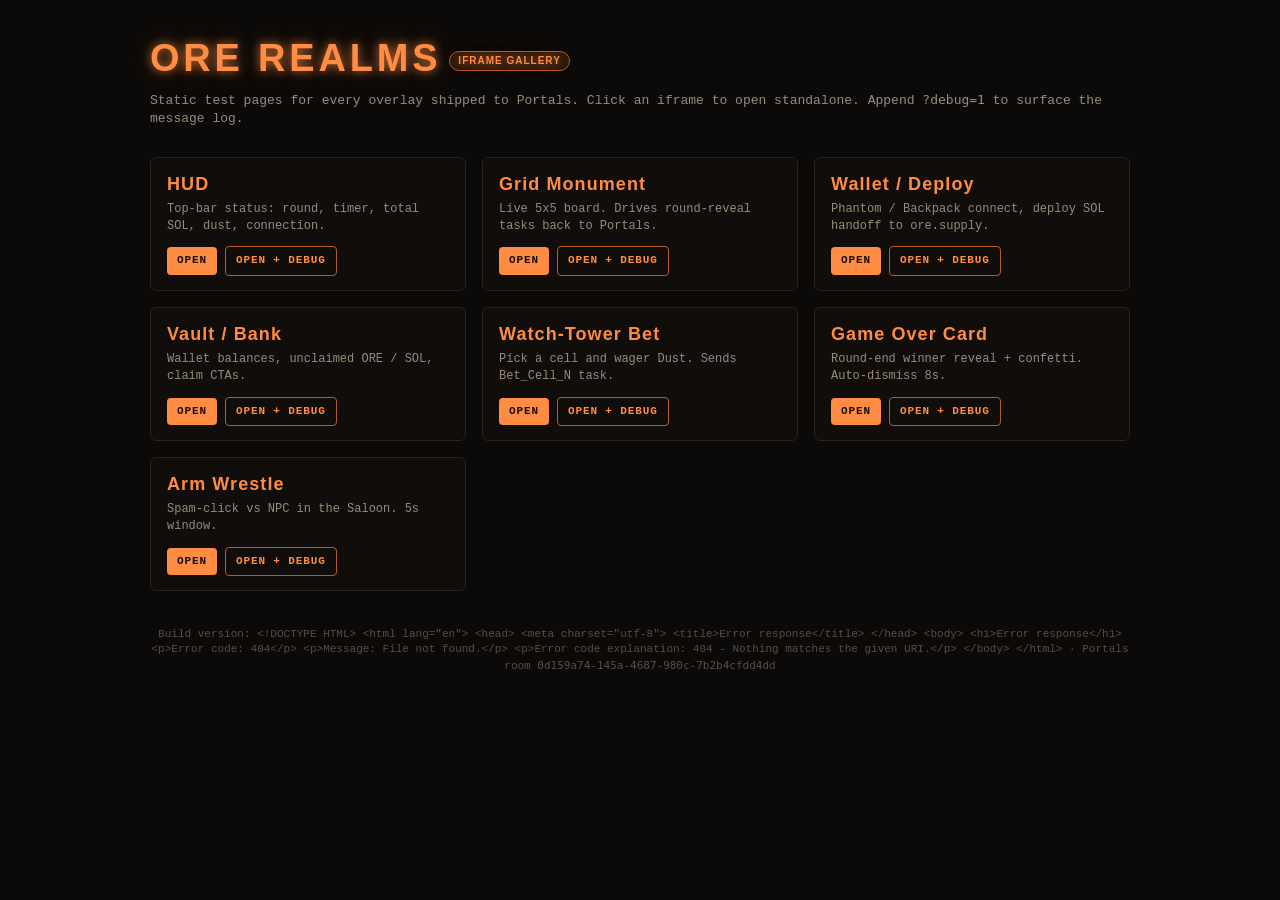
==== index.html @ 97984945 "Initial ORE REALMS iframe set" ====
<!doctype html>
<html lang="en">
<head>
<meta charset="utf-8">
<meta name="viewport" content="width=device-width,initial-scale=1">
<title>ORE REALMS — Iframe Gallery</title>
<link rel="stylesheet" href="css/hud.css">
<style>
  body.solid-bg {
    overflow: auto;
    padding: 32px 24px;
  }
  .container {
    max-width: 980px;
    margin: 0 auto;
  }
  h1 {
    font-family: var(--font-display);
    font-size: 38px;
    color: var(--accent-orange);
    text-shadow: var(--glow-orange);
    letter-spacing: 0.1em;
    margin: 0 0 6px 0;
    text-transform: uppercase;
  }
  .sub {
    color: var(--text-dim);
    font-size: 13px;
    margin-bottom: 28px;
  }
  .grid {
    display: grid;
    grid-template-columns: repeat(auto-fill, minmax(260px, 1fr));
    gap: 16px;
  }
  .card {
    background: var(--bg-panel);
    border: 1px solid var(--border-color);
    border-radius: 6px;
    padding: 14px 16px;
    transition: all 0.15s ease;
  }
  .card:hover {
    border-color: var(--accent-orange);
    box-shadow: 0 0 14px rgba(255,140,66,0.25);
    transform: translateY(-2px);
  }
  .card h2 {
    font-family: var(--font-display);
    font-size: 18px;
    margin: 0 0 4px 0;
    color: var(--accent-orange);
    letter-spacing: 0.06em;
  }
  .card p {
    margin: 0 0 12px 0;
    color: var(--text-dim);
    font-size: 12px;
    line-height: 1.4;
  }
  .card .row {
    display: flex;
    gap: 8px;
    flex-wrap: wrap;
  }
  .card a.btn {
    padding: 6px 10px;
    font-size: 11px;
  }
  footer {
    margin-top: 36px;
    color: var(--text-faint);
    font-size: 11px;
    text-align: center;
  }
  .pill {
    display: inline-block;
    padding: 2px 8px;
    background: rgba(255,140,66,0.12);
    color: var(--accent-orange);
    border: 1px solid var(--accent-orange-dim);
    border-radius: 10px;
    font-size: 10px;
    letter-spacing: 0.1em;
    text-transform: uppercase;
    margin-left: 8px;
    vertical-align: middle;
  }
</style>
</head>
<body class="solid-bg">
<div class="container">
  <h1>ORE REALMS<span class="pill">iframe gallery</span></h1>
  <div class="sub">Static test pages for every overlay shipped to Portals. Click an iframe to open standalone. Append <code>?debug=1</code> to surface the message log.</div>

  <div class="grid" id="cards"></div>

  <footer>
    Build version: <span id="ver">…</span> &middot; Portals room <code>0d159a74-145a-4687-980c-7b2b4cfdd4dd</code>
  </footer>
</div>

<script>
  var IFRAMES = [
    { file: 'hud.html',          name: 'HUD',           desc: 'Top-bar status: round, timer, total SOL, dust, connection.' },
    { file: 'grid.html',         name: 'Grid Monument', desc: 'Live 5x5 board. Drives round-reveal tasks back to Portals.' },
    { file: 'wallet.html',       name: 'Wallet / Deploy', desc: 'Phantom / Backpack connect, deploy SOL handoff to ore.supply.' },
    { file: 'vault.html',        name: 'Vault / Bank',  desc: 'Wallet balances, unclaimed ORE / SOL, claim CTAs.' },
    { file: 'bet.html',          name: 'Watch-Tower Bet', desc: 'Pick a cell and wager Dust. Sends Bet_Cell_N task.' },
    { file: 'gameover.html?winner=17', name: 'Game Over Card', desc: 'Round-end winner reveal + confetti. Auto-dismiss 8s.' },
    { file: 'arm-wrestle.html',  name: 'Arm Wrestle',   desc: 'Spam-click vs NPC in the Saloon. 5s window.' }
  ];

  var cards = document.getElementById('cards');
  IFRAMES.forEach(function (it) {
    var d = document.createElement('div');
    d.className = 'card';
    d.innerHTML =
      '<h2>' + it.name + '</h2>' +
      '<p>' + it.desc + '</p>' +
      '<div class="row">' +
      '  <a class="btn" href="' + it.file + '" target="_blank" rel="noopener">Open</a>' +
      '  <a class="btn ghost" href="' + it.file + (it.file.indexOf('?') > -1 ? '&' : '?') + 'debug=1" target="_blank" rel="noopener">Open + debug</a>' +
      '</div>';
    cards.appendChild(d);
  });

  fetch('VERSION').then(function(r){ return r.text(); }).then(function(t){
    document.getElementById('ver').textContent = (t || '?').trim();
  }).catch(function(){ document.getElementById('ver').textContent = '?'; });
</script>
</body>
</html>
---- css/hud.css ----
/* ORE REALMS — shared design system
 * Dark obsidian background, accent orange, gold for motherlode.
 * Body is transparent by default so iframes overlay the 3D world cleanly.
 */

:root {
  --bg-obsidian: #0c0a08;
  --bg-panel: rgba(18, 14, 12, 0.86);
  --bg-panel-solid: #14100d;
  --border-color: #2a221c;
  --accent-orange: #ff8c42;
  --accent-orange-dim: #b85a23;
  --accent-gold: #ffd24a;
  --accent-red: #ff3a3a;
  --accent-green: #4aff8a;
  --accent-yellow: #ffd24a;
  --text-primary: #f6e9d8;
  --text-dim: #9a8a78;
  --text-faint: #5a4d40;
  --font-mono: 'Courier New', 'Consolas', monospace;
  --font-display: 'Impact', 'Arial Black', 'Helvetica Neue', sans-serif;
  --glow-orange: 0 0 10px rgba(255, 140, 66, 0.7), 0 0 20px rgba(255, 140, 66, 0.3);
  --glow-gold: 0 0 14px rgba(255, 210, 74, 0.8), 0 0 28px rgba(255, 210, 74, 0.4);
}

* {
  box-sizing: border-box;
}

html, body {
  margin: 0;
  padding: 0;
  background: transparent;
  color: var(--text-primary);
  font-family: var(--font-mono);
  font-size: 14px;
  line-height: 1.4;
  -webkit-font-smoothing: antialiased;
  user-select: none;
  overflow: hidden;
}

/* Use this on standalone test pages where you want the dark BG to show. */
body.solid-bg {
  background: var(--bg-obsidian);
}

/* HUD-sized panels (top bar) */
.hud-bar {
  display: flex;
  align-items: center;
  justify-content: space-between;
  width: 100%;
  height: 56px;
  padding: 0 16px;
  background: var(--bg-panel);
  border-bottom: 2px solid var(--accent-orange-dim);
  backdrop-filter: blur(8px);
  -webkit-backdrop-filter: blur(8px);
}

.hud-cell {
  display: flex;
  flex-direction: column;
  align-items: flex-start;
  justify-content: center;
  padding: 0 12px;
  min-width: 110px;
  border-right: 1px solid var(--border-color);
}

.hud-cell:last-of-type {
  border-right: none;
}

.hud-label {
  font-size: 10px;
  letter-spacing: 0.15em;
  color: var(--text-dim);
  text-transform: uppercase;
}

.hud-value {
  font-family: var(--font-display);
  font-size: 22px;
  font-weight: 900;
  color: var(--accent-orange);
  text-shadow: var(--glow-orange);
  letter-spacing: 0.04em;
}

.hud-value.gold {
  color: var(--accent-gold);
  text-shadow: var(--glow-gold);
}

.hud-value.dim {
  color: var(--text-dim);
  text-shadow: none;
}

/* Status dot */
.status-dot {
  width: 12px;
  height: 12px;
  border-radius: 50%;
  display: inline-block;
  background: var(--accent-red);
  box-shadow: 0 0 8px currentColor;
  transition: background 0.4s ease;
}
.status-dot.connected { background: var(--accent-green); color: var(--accent-green); }
.status-dot.simulated { background: var(--accent-yellow); color: var(--accent-yellow); }
.status-dot.offline { background: var(--accent-red); color: var(--accent-red); }

/* Generic panels */
.panel {
  background: var(--bg-panel);
  border: 1px solid var(--border-color);
  border-radius: 6px;
  padding: 16px;
  backdrop-filter: blur(8px);
  -webkit-backdrop-filter: blur(8px);
}

.panel-title {
  font-family: var(--font-display);
  font-size: 18px;
  color: var(--accent-orange);
  text-shadow: var(--glow-orange);
  letter-spacing: 0.08em;
  margin: 0 0 12px 0;
  text-transform: uppercase;
}

/* Buttons */
.btn {
  display: inline-block;
  padding: 10px 16px;
  background: var(--accent-orange);
  color: #1a0e06;
  border: none;
  border-radius: 4px;
  font-family: var(--font-mono);
  font-weight: bold;
  font-size: 13px;
  letter-spacing: 0.08em;
  text-transform: uppercase;
  cursor: pointer;
  transition: all 0.15s ease;
  text-decoration: none;
  text-align: center;
}

.btn:hover {
  background: var(--accent-gold);
  box-shadow: var(--glow-orange);
  transform: translateY(-1px);
}

.btn:active {
  transform: translateY(0);
}

.btn[disabled] {
  background: var(--text-faint);
  color: var(--text-dim);
  cursor: not-allowed;
  box-shadow: none;
  transform: none;
}

.btn.ghost {
  background: transparent;
  color: var(--accent-orange);
  border: 1px solid var(--accent-orange-dim);
}

.btn.ghost:hover {
  background: rgba(255, 140, 66, 0.1);
  color: var(--accent-gold);
}

.btn.gold {
  background: var(--accent-gold);
  color: #1a0e06;
}

/* Form inputs */
input[type="number"],
input[type="text"],
select {
  background: #1a1410;
  color: var(--text-primary);
  border: 1px solid var(--border-color);
  border-radius: 3px;
  padding: 8px 10px;
  font-family: var(--font-mono);
  font-size: 13px;
  outline: none;
  width: 100%;
}

input:focus, select:focus {
  border-color: var(--accent-orange);
  box-shadow: 0 0 6px rgba(255, 140, 66, 0.4);
}

label {
  display: block;
  font-size: 11px;
  letter-spacing: 0.1em;
  text-transform: uppercase;
  color: var(--text-dim);
  margin-bottom: 4px;
  margin-top: 10px;
}

/* Timer bar */
.timer-bar {
  width: 100%;
  height: 6px;
  background: #1a1410;
  border-radius: 3px;
  overflow: hidden;
  position: relative;
}

.timer-bar-fill {
  height: 100%;
  background: linear-gradient(90deg, var(--accent-orange) 0%, var(--accent-gold) 100%);
  transition: width 0.4s linear;
  box-shadow: 0 0 8px rgba(255, 140, 66, 0.6);
}

.timer-bar-fill.urgent {
  background: linear-gradient(90deg, var(--accent-red) 0%, var(--accent-orange) 100%);
  animation: pulse-urgent 1s ease-in-out infinite;
}

@keyframes pulse-urgent {
  0%, 100% { opacity: 1; }
  50% { opacity: 0.6; }
}

/* Debug area (hidden) */
#pb-debug {
  display: none;
}

/* Body.debug shows it */
body.debug #pb-debug {
  display: block;
  position: fixed;
  bottom: 0;
  left: 0;
  right: 0;
  max-height: 30vh;
  overflow-y: auto;
  background: rgba(0,0,0,0.85);
  color: #4aff8a;
  font-family: monospace;
  font-size: 10px;
  padding: 4px 8px;
  z-index: 9999;
  border-top: 1px solid var(--accent-orange-dim);
}

/* Display numbers (big bold ones) */
.display {
  font-family: var(--font-display);
  font-weight: 900;
  letter-spacing: 0.04em;
}

/* Utility */
.row { display: flex; align-items: center; gap: 8px; }
.col { display: flex; flex-direction: column; gap: 6px; }
.spacer { flex: 1; }
.center { display: flex; align-items: center; justify-content: center; }
.text-orange { color: var(--accent-orange); }
.text-gold { color: var(--accent-gold); }
.text-dim { color: var(--text-dim); }
.text-green { color: var(--accent-green); }
.text-red { color: var(--accent-red); }
.mono { font-family: var(--font-mono); }
.muted { opacity: 0.7; }
.hidden { display: none !important; }
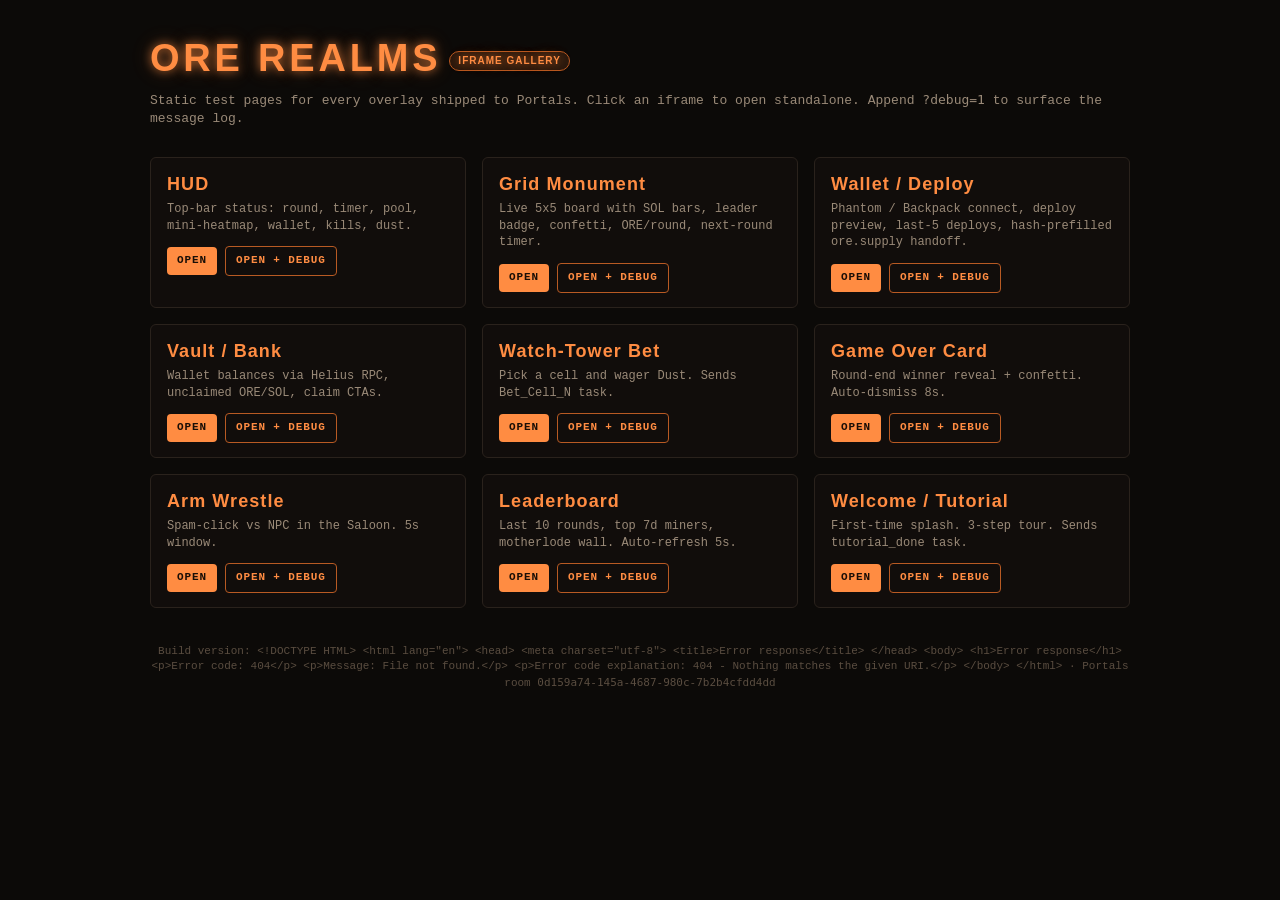
==== commit ef83d8e1: "v2: live RPC fallback, mini-grid HUD, leaderboard, welcome, deploy preview" ====
--- a/index.html
+++ b/index.html
@@ -4,7 +4,7 @@
 <meta charset="utf-8">
 <meta name="viewport" content="width=device-width,initial-scale=1">
 <title>ORE REALMS — Iframe Gallery</title>
-<link rel="stylesheet" href="css/hud.css">
+<link rel="stylesheet" href="css/hud.css?v=2">
 <style>
   body.solid-bg {
     overflow: auto;
@@ -102,13 +102,15 @@
 
 <script>
   var IFRAMES = [
-    { file: 'hud.html',          name: 'HUD',           desc: 'Top-bar status: round, timer, total SOL, dust, connection.' },
-    { file: 'grid.html',         name: 'Grid Monument', desc: 'Live 5x5 board. Drives round-reveal tasks back to Portals.' },
-    { file: 'wallet.html',       name: 'Wallet / Deploy', desc: 'Phantom / Backpack connect, deploy SOL handoff to ore.supply.' },
-    { file: 'vault.html',        name: 'Vault / Bank',  desc: 'Wallet balances, unclaimed ORE / SOL, claim CTAs.' },
+    { file: 'hud.html',          name: 'HUD',           desc: 'Top-bar status: round, timer, pool, mini-heatmap, wallet, kills, dust.' },
+    { file: 'grid.html',         name: 'Grid Monument', desc: 'Live 5x5 board with SOL bars, leader badge, confetti, ORE/round, next-round timer.' },
+    { file: 'wallet.html',       name: 'Wallet / Deploy', desc: 'Phantom / Backpack connect, deploy preview, last-5 deploys, hash-prefilled ore.supply handoff.' },
+    { file: 'vault.html',        name: 'Vault / Bank',  desc: 'Wallet balances via Helius RPC, unclaimed ORE/SOL, claim CTAs.' },
     { file: 'bet.html',          name: 'Watch-Tower Bet', desc: 'Pick a cell and wager Dust. Sends Bet_Cell_N task.' },
     { file: 'gameover.html?winner=17', name: 'Game Over Card', desc: 'Round-end winner reveal + confetti. Auto-dismiss 8s.' },
-    { file: 'arm-wrestle.html',  name: 'Arm Wrestle',   desc: 'Spam-click vs NPC in the Saloon. 5s window.' }
+    { file: 'arm-wrestle.html',  name: 'Arm Wrestle',   desc: 'Spam-click vs NPC in the Saloon. 5s window.' },
+    { file: 'leaderboard.html',  name: 'Leaderboard',   desc: 'Last 10 rounds, top 7d miners, motherlode wall. Auto-refresh 5s.' },
+    { file: 'welcome.html',      name: 'Welcome / Tutorial', desc: 'First-time splash. 3-step tour. Sends tutorial_done task.' }
   ];
 
   var cards = document.getElementById('cards');
@@ -125,7 +127,7 @@
     cards.appendChild(d);
   });
 
-  fetch('VERSION').then(function(r){ return r.text(); }).then(function(t){
+  fetch('VERSION?_=' + Date.now()).then(function(r){ return r.text(); }).then(function(t){
     document.getElementById('ver').textContent = (t || '?').trim();
   }).catch(function(){ document.getElementById('ver').textContent = '?'; });
 </script>
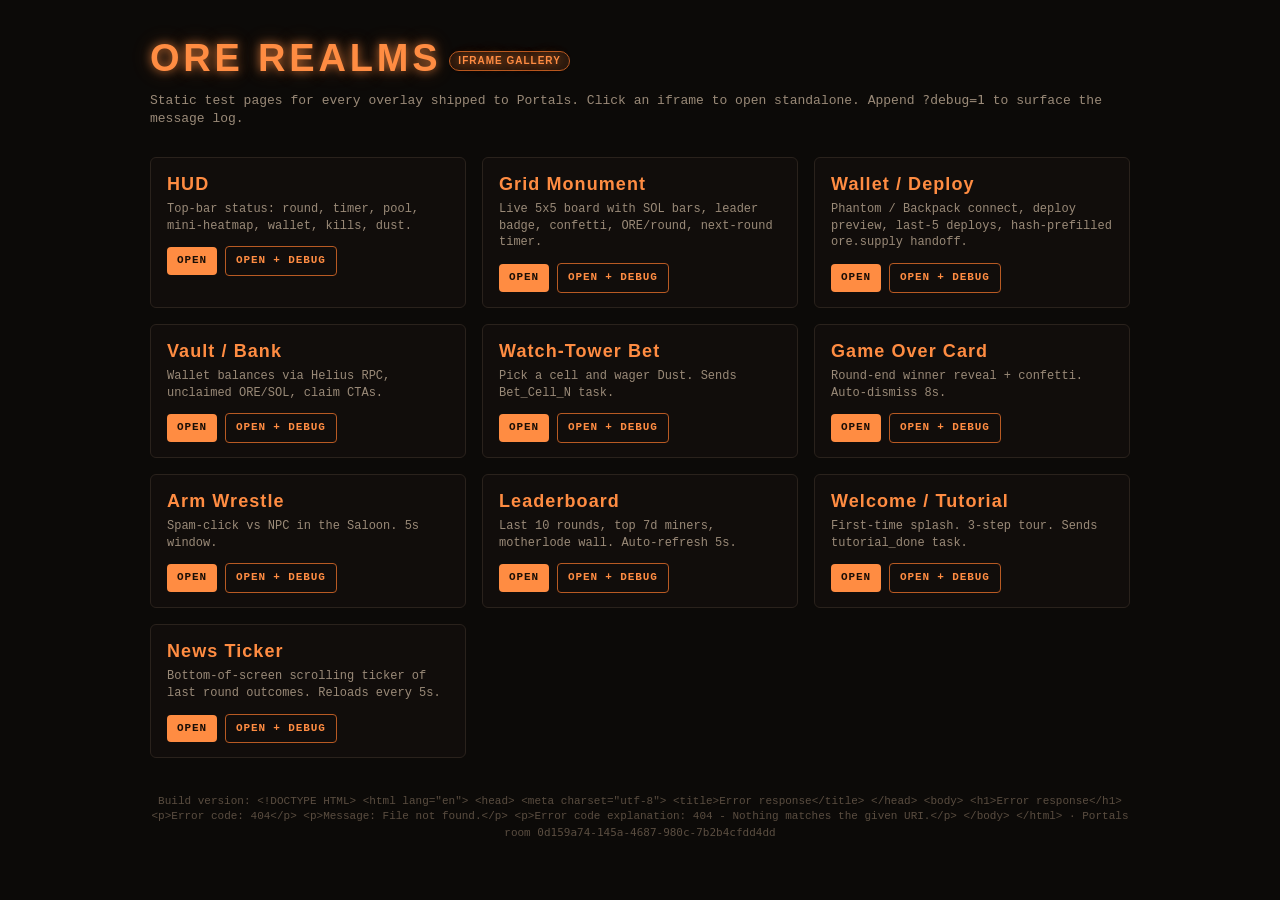
==== commit 4025cc46: "v4: SFX module, news ticker, gameover Solscan link, hud mute toggle" ====
--- a/index.html
+++ b/index.html
@@ -4,7 +4,7 @@
 <meta charset="utf-8">
 <meta name="viewport" content="width=device-width,initial-scale=1">
 <title>ORE REALMS — Iframe Gallery</title>
-<link rel="stylesheet" href="css/hud.css?v=2">
+<link rel="stylesheet" href="css/hud.css?v=4">
 <style>
   body.solid-bg {
     overflow: auto;
@@ -110,7 +110,8 @@
     { file: 'gameover.html?winner=17', name: 'Game Over Card', desc: 'Round-end winner reveal + confetti. Auto-dismiss 8s.' },
     { file: 'arm-wrestle.html',  name: 'Arm Wrestle',   desc: 'Spam-click vs NPC in the Saloon. 5s window.' },
     { file: 'leaderboard.html',  name: 'Leaderboard',   desc: 'Last 10 rounds, top 7d miners, motherlode wall. Auto-refresh 5s.' },
-    { file: 'welcome.html',      name: 'Welcome / Tutorial', desc: 'First-time splash. 3-step tour. Sends tutorial_done task.' }
+    { file: 'welcome.html',      name: 'Welcome / Tutorial', desc: 'First-time splash. 3-step tour. Sends tutorial_done task.' },
+    { file: 'news-ticker.html',  name: 'News Ticker',   desc: 'Bottom-of-screen scrolling ticker of last round outcomes. Reloads every 5s.' }
   ];
 
   var cards = document.getElementById('cards');
